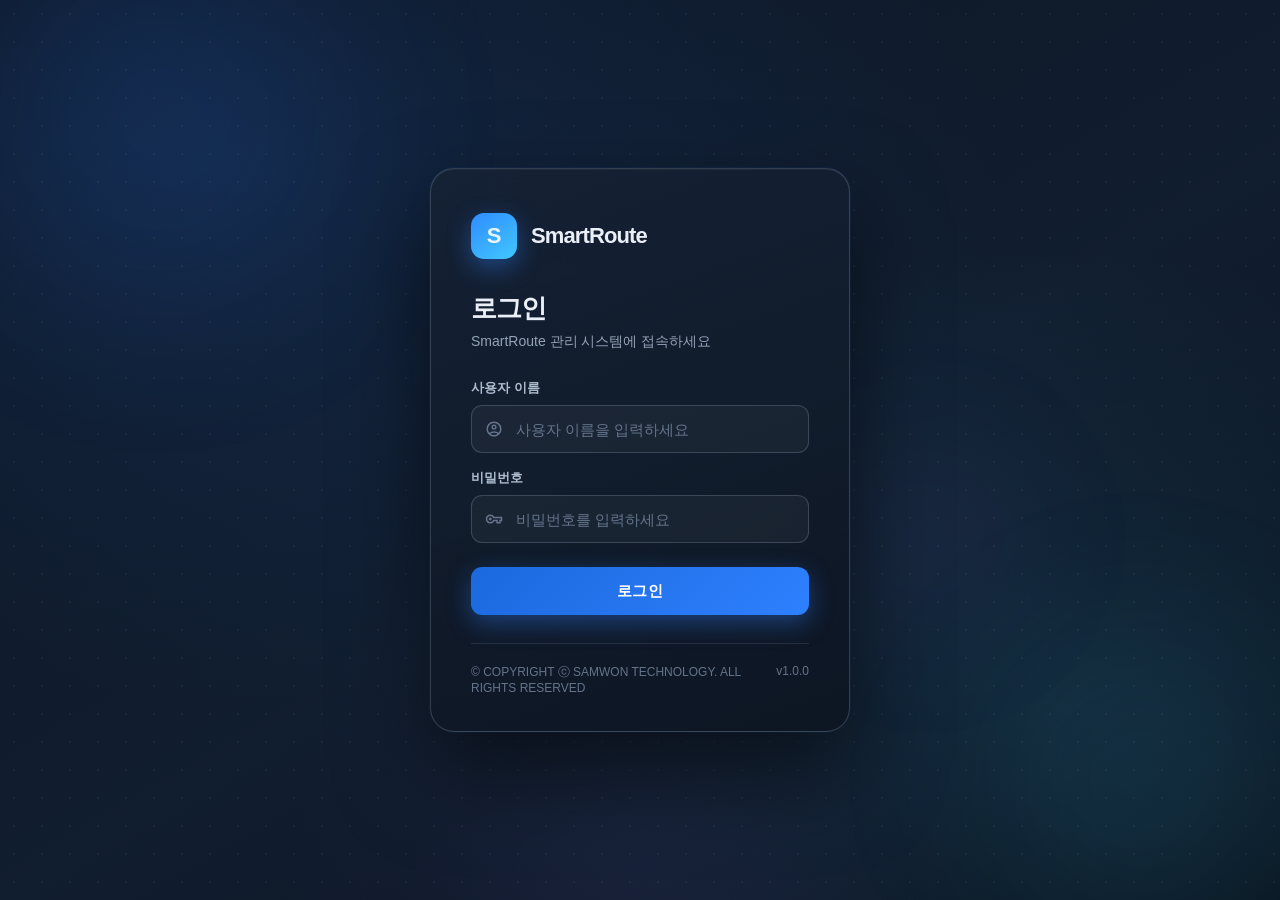
==== index.html @ eff8d284 "first commit" ====
<!doctype html>
<html lang="ko">
<head>
  <meta charset="utf-8" />
  <meta name="viewport" content="width=device-width, initial-scale=1" />
  <title>SmartRoute</title>
  <link rel="stylesheet" href="./style.css" />
</head>
<body>
  <div class="app-shell">
    <aside class="sidebar">
      <div class="brand">
        <div class="brand-mark">S</div>
        <div class="brand-text">SmartRoute</div>
      </div>

      <nav class="nav-menu" id="navMenu">
        <a class="nav-item active" href="#dashboard" data-page="dashboard">
          <i class="nav-icon nav-icon--dashboard"></i><span>대시보드</span>
        </a>
        <a class="nav-item" href="#devices" data-page="devices">
          <i class="nav-icon nav-icon--devices"></i><span>장비 관리</span>
        </a>
        <a class="nav-item" href="#registers" data-page="registers">
          <i class="nav-icon nav-icon--registers"></i><span>레지스터 관리</span>
        </a>
        <a class="nav-item" href="#realtime" data-page="realtime">
          <i class="nav-icon nav-icon--realtime"></i><span>실시간 모니터링</span>
        </a>
        <a class="nav-item" href="#users" data-page="users">
          <i class="nav-icon nav-icon--users"></i><span>사용자 관리</span>
        </a>
        <a class="nav-item" href="#logs" data-page="logs">
          <i class="nav-icon nav-icon--logs"></i><span>로그</span>
        </a>
        <a class="nav-item" href="#trends" data-page="trends">
          <i class="nav-icon nav-icon--trends"></i><span>트렌드</span>
        </a>
        <a class="nav-item" href="#hmi" data-page="hmi">
          <i class="nav-icon nav-icon--hmi"></i><span>HMI 빌더</span>
        </a>
        <a class="nav-item" href="#settings" data-page="settings">
          <i class="nav-icon nav-icon--settings"></i><span>시스템 설정</span>
        </a>
      </nav>

      <div class="sidebar-footer">
        <span>© 2026 Samwontechnology Inc.</span>
        <span>v1.0.0</span>
      </div>
    </aside>

    <section class="workspace">
      <header class="topbar">
        <button class="menu-button" id="menuButton" type="button" aria-label="menu">☰</button>
        <div class="topbar-spacer"></div>

        <div class="topbar-info">
          <span class="time" id="topbarTime">◷ --:--:--</span>
          <span class="divider"></span>

          <div class="user-menu" id="userMenu">
            <button class="user-btn" id="userBtn" type="button">
              <i class="mini-icon mini-icon--user"></i>
              <span id="userLabel">-</span>
              <span class="user-caret">▾</span>
            </button>
            <div class="user-dropdown" id="userDropdown" hidden>
              <button class="dropdown-item logout-item" id="logoutBtn" type="button">⎋ 로그아웃</button>
            </div>
          </div>

          <span class="divider"></span>
          <button class="status-pill polling-pill" id="pollingPill" type="button" title="클릭하여 폴링 정지/시작">
            <span class="dot" id="pollingDot"></span>
            <span id="pollingPillText">CHECKING…</span>
          </button>
          <span class="divider"></span>
          <div class="status-pill"><span class="dot green"></span>정상 <b id="topbarOkCount">—</b></div>
          <div class="status-pill"><span class="dot red"></span>오류 <b id="topbarErrCount">—</b></div>
        </div>
      </header>

      <main id="pageRoot" class="page-root"></main>

      <!-- Full-screen busy overlay (polling start/stop) -->
      <div id="busyOverlay" class="busy-overlay" hidden>
        <div class="busy-overlay-box">
          <div class="busy-spinner"></div>
          <p>처리 중...</p>
        </div>
      </div>

      <!-- Global loading / error overlay -->
      <div id="pageOverlay" class="page-overlay" hidden>
        <div id="pageOverlayLoading" class="overlay-loading">
          <div class="overlay-spinner"></div>
          <p>불러오는 중...</p>
        </div>
        <div id="pageOverlayError" class="overlay-error" hidden>
          <span class="overlay-error-icon">⚠</span>
          <h3>연결 실패</h3>
          <p id="pageOverlayMsg">서버에 연결할 수 없습니다.</p>
          <button class="btn ghost" id="pageOverlayRetry" style="margin-top:4px">다시 시도</button>
        </div>
      </div>
    </section>
  </div>

  <script src="./config.js"></script>
  <script src="./main.js"></script>
</body>
</html>
---- style.css ----
:root {
  --bg: #111927;
  --bg-2: #162131;
  --sidebar: #0f1825;
  --topbar: rgba(18, 27, 40, 0.94);
  --panel: #172333;
  --panel-2: #1b293a;
  --panel-soft: #203146;
  --border: rgba(157, 174, 197, 0.18);
  --border-strong: rgba(157, 174, 197, 0.26);
  --text: #e9eef7;
  --muted: #94a3b8;
  --muted-2: #64748b;
  --blue: #2f80ff;
  --blue-2: #48a2ff;
  --green: #4cd96b;
  --red: #ff5d62;
  --amber: #ffad32;
  --violet: #9b6cff;
  --shadow: 0 20px 52px rgba(0, 0, 0, 0.28);
  --radius: 14px;
  --sidebar-w: 260px;
  --topbar-h: 76px;
  color-scheme: dark;
}

* {
  box-sizing: border-box;
}

html,
body {
  height: 100%;
}

body {
  margin: 0;
  font-family: Inter, Pretendard, "Noto Sans KR", "Segoe UI", Arial, sans-serif;
  color: var(--text);
  background:
    radial-gradient(circle at 18% 10%, rgba(47, 128, 255, 0.10), transparent 32%),
    radial-gradient(circle at 75% 15%, rgba(64, 211, 255, 0.07), transparent 36%),
    linear-gradient(140deg, #111927 0%, #141f2f 46%, #101722 100%);
  background-attachment: fixed;
}

a {
  color: inherit;
  text-decoration: none;
}

button {
  font-family: inherit;
}

/* ── Cursor — 클릭/조작 가능한 요소는 항상 pointer 표시 (시스템 전역 공통) ──── */

button,
.btn,
select,
.select,
input[type="checkbox"],
input[type="radio"],
a,
label[for],
.clickable {
  cursor: pointer;
}

button:disabled,
.btn:disabled,
select:disabled,
input:disabled {
  cursor: not-allowed;
}

.app-shell {
  display: flex;
  min-height: 100vh;
}

.sidebar {
  position: fixed;
  inset: 0 auto 0 0;
  width: var(--sidebar-w);
  background: linear-gradient(180deg, #0e1822 0%, #09111c 100%);
  border-right: 1px solid var(--border);
  padding: 24px 16px;
  display: flex;
  flex-direction: column;
  z-index: 20;
  overflow: hidden;
  transition: width 0.22s ease;
}

.brand {
  display: flex;
  align-items: center;
  gap: 12px;
  height: 40px;
  margin-bottom: 32px;
}

.brand-mark {
  width: 38px;
  height: 38px;
  border-radius: 12px;
  display: grid;
  place-items: center;
  font-weight: 900;
  color: #eaf4ff;
  background: linear-gradient(145deg, #2e8cff, #42c7ff);
  box-shadow: 0 10px 28px rgba(47, 128, 255, 0.45);
}

.brand-text {
  font-size: 25px;
  font-weight: 800;
  letter-spacing: -0.04em;
}

.nav-menu {
  display: flex;
  flex-direction: column;
  gap: 8px;
}

.nav-item {
  display: flex;
  align-items: center;
  gap: 14px;
  height: 50px;
  padding: 0 14px;
  border-radius: 10px;
  color: #c7d3e5;
  font-size: 16px;
  font-weight: 700;
  transition: background 0.18s ease, color 0.18s ease, transform 0.18s ease;
}

.nav-item:hover {
  background: rgba(255, 255, 255, 0.055);
  color: #fff;
}

.nav-item.active {
  color: white;
  background: linear-gradient(135deg, #1a6ef5, #3588ff);
  box-shadow: 0 10px 28px rgba(47, 128, 255, 0.38);
}

.nav-icon {
  width: 18px;
  height: 18px;
  text-align: center;
  font-size: 19px;
  opacity: 0.45;
}

.nav-icon--dashboard {
  background: currentColor;
  -webkit-mask: url(assets/icons/dash_nav.svg) center / contain no-repeat;
  mask: url(assets/icons/dash_nav.svg) center / contain no-repeat;
}

.nav-icon--devices {
  background: currentColor;
  -webkit-mask: url(assets/icons/device_nav.svg) center / contain no-repeat;
  mask: url(assets/icons/device_nav.svg) center / contain no-repeat;
}


.nav-icon--registers {
  background: currentColor;
  -webkit-mask: url(assets/icons/register_nav.svg) center / contain no-repeat;
  mask: url(assets/icons/register_nav.svg) center / contain no-repeat;
}


.nav-icon--realtime {
  background: currentColor;
  -webkit-mask: url(assets/icons/realtime_nav.svg) center / contain no-repeat;
  mask: url(assets/icons/realtime_nav.svg) center / contain no-repeat;
}

.nav-icon--users {
  background: currentColor;
  -webkit-mask: url(assets/icons/user_nav.svg) center / contain no-repeat;
  mask: url(assets/icons/user_nav.svg) center / contain no-repeat;
}

.nav-icon--logs {
  background: currentColor;
  -webkit-mask: url(assets/icons/log_nav.svg) center / contain no-repeat;
  mask: url(assets/icons/log_nav.svg) center / contain no-repeat;
}

.nav-icon--trends {
  background: currentColor;
  -webkit-mask: url(assets/icons/trend_nav.svg) center / contain no-repeat;
  mask: url(assets/icons/trend_nav.svg) center / contain no-repeat;
}

.nav-icon--hmi {
  background: currentColor;
  -webkit-mask: url(assets/icons/hmi_nav.svg) center / contain no-repeat;
  mask: url(assets/icons/hmi_nav.svg) center / contain no-repeat;
}

.nav-icon--settings {
  background: currentColor;
  -webkit-mask: url(assets/icons/setup_nav.svg) center / contain no-repeat;
  mask: url(assets/icons/setup_nav.svg) center / contain no-repeat;
}

.nav-icon--realtime {
  background: currentColor;
  -webkit-mask: url(assets/icons/realtime_nav.svg) center / contain no-repeat;
  mask: url(assets/icons/realtime_nav.svg) center / contain no-repeat;
}

.nav-icon--realtime {
  background: currentColor;
  -webkit-mask: url(assets/icons/realtime_nav.svg) center / contain no-repeat;
  mask: url(assets/icons/realtime_nav.svg) center / contain no-repeat;
}

.nav-icon--realtime {
  background: currentColor;
  -webkit-mask: url(assets/icons/realtime_nav.svg) center / contain no-repeat;
  mask: url(assets/icons/realtime_nav.svg) center / contain no-repeat;
}

.sidebar-footer {
  margin-top: auto;
  display: flex;
  flex-direction: column;
  gap: 8px;
  color: #8998ac;
  font-size: 13px;
  padding: 0 8px;
}

.workspace {
  position: relative;
  width: 100%;
  margin-left: var(--sidebar-w);
  min-height: 100vh;
  transition: margin-left 0.22s ease;
}

.topbar {
  position: sticky;
  top: 0;
  height: var(--topbar-h);
  display: flex;
  align-items: center;
  padding: 0 28px;
  border-bottom: 1px solid var(--border);
  background: var(--topbar);
  backdrop-filter: blur(16px);
  z-index: 15;
  overflow: hidden;
}

.topbar::after {
  content: '';
  position: absolute;
  bottom: 0;
  left: -40%;
  width: 40%;
  height: 2px;
  background: linear-gradient(90deg, transparent, #4cd96b, transparent);
  opacity: 0;
  pointer-events: none;
}

body.polling-live .topbar::after {
  opacity: 1;
  animation: topbar-scan 2.2s linear infinite;
}

@keyframes topbar-scan {
  from { left: -40%; }
  to   { left: 100%; }
}

.menu-button {
  width: 40px;
  height: 40px;
  border: 0;
  background: transparent;
  color: #dbe6f5;
  font-size: 24px;
  cursor: pointer;
  transition: color 0.15s;
}

.menu-button:hover {
  color: #ffffff;
}

.topbar-spacer {
  flex: 1;
}

.topbar-info {
  display: flex;
  align-items: center;
  gap: 16px;
  color: #dce6f5;
  white-space: nowrap;
  font-size: 15px;
}

.divider {
  width: 1px;
  height: 22px;
  background: var(--border-strong);
}

.status-pill {
  display: inline-flex;
  align-items: center;
  gap: 8px;
  height: 34px;
  padding: 0 12px;
  border: 1px solid var(--border);
  background: rgba(255, 255, 255, 0.038);
  border-radius: 999px;
  color: inherit;
  font-size: inherit;
}

.polling-pill {
  transition: background 0.15s, border-color 0.15s;
}

.polling-pill:hover {
  background: rgba(255, 255, 255, 0.07);
  border-color: var(--border-strong);
}

.dot {
  display: inline-block;
  border-radius: 50%;
  width: 10px;
  height: 10px;
}

.green,
.ok {
  background: var(--green);
}

.red {
  background: var(--red);
}

.triangle {
  width: 0;
  height: 0;
  display: inline-block;
  border-left: 6px solid transparent;
  border-right: 6px solid transparent;
  border-bottom: 11px solid var(--amber);
}

.page-root {
  padding: 24px 32px 36px;
}

.page-title-row {
  display: flex;
  justify-content: space-between;
  align-items: flex-end;
  margin-bottom: 18px;
}

.page-title-row h1 {
  margin: 0;
  font-size: 29px;
  line-height: 1.2;
  letter-spacing: -0.04em;
}

.page-title-row p {
  margin: 8px 0 0;
  color: #8fa5bc;
  font-size: 14px;
}

.panel {
  border: 1px solid var(--border);
  background: linear-gradient(180deg, rgba(33, 48, 68, 0.95), rgba(20, 31, 45, 0.97));
  border-radius: var(--radius);
  box-shadow: inset 0 1px 0 rgba(255, 255, 255, 0.06), var(--shadow);
  padding: 14px;
}

.panel-header {
  height: 36px;
  display: flex;
  align-items: center;
  justify-content: space-between;
  padding: 0 2px 8px;
}

.panel-header h2 {
  display: flex;
  align-items: center;
  gap: 9px;
  margin: 0;
  font-size: 18px;
  letter-spacing: -0.02em;
}

.panel-header a {
  color: #4da0ff;
  font-size: 13px;
  font-weight: 800;
}

.header-icon {
  color: var(--blue-2);
  font-size: 20px;
}

.table-wrap {
  overflow: hidden;
  border: 1px solid var(--border);
  border-radius: 10px;
}

table {
  width: 100%;
  border-collapse: collapse;
  font-size: 14px;
  color: #dce5f1;
}

thead {
  background: rgba(255, 255, 255, 0.055);
}

th,
td {
  height: 42px;
  padding: 0 16px;
  text-align: left;
  border-bottom: 1px solid var(--border);
}

tbody tr:last-child td {
  border-bottom: 0;
}

tbody tr:hover {
  background: rgba(47, 128, 255, 0.055);
  cursor: pointer;
}

.badge {
  display: inline-flex;
  align-items: center;
  justify-content: center;
  min-width: 46px;
  height: 24px;
  padding: 0 10px;
  border-radius: 999px;
  font-size: 12px;
  font-weight: 800;
  letter-spacing: 0.01em;
}

.badge.ok {
  color: #68f184;
  background: rgba(76, 217, 107, 0.16);
}

.badge.warn {
  color: #ffc15c;
  background: rgba(255, 173, 50, 0.17);
}

.badge.error {
  color: #ff7d82;
  background: rgba(255, 93, 98, 0.18);
}

.btn {
  width: 120px;
  height: 38px;
  border-radius: 8px;
  font-size: 14px;
  font-weight: 800;
  border: 1px solid var(--border);
  color: #dce7f6;
  background: rgba(255, 255, 255, 0.04);
}

.btn.primary {
  color: white;
  border-color: rgba(47, 128, 255, 0.5);
  background: linear-gradient(135deg, #1a6ef5, #3588ff);
  box-shadow: 0 6px 20px rgba(47, 128, 255, 0.24);
}

.btn.danger {
  color: #ff767b;
  border-color: rgba(255, 93, 98, 0.45);
  background: rgba(255, 93, 98, 0.06);
}

.btn.ghost {
  color: #5ba7ff;
  border-color: rgba(47, 128, 255, 0.38);
  background: rgba(47, 128, 255, 0.04);
}

.btn.warn {
  color: #ffc15c;
  border-color: rgba(255, 173, 50, 0.4);
  background: rgba(255, 173, 50, 0.08);
}

.btn:disabled {
  opacity: 0.6;
}

.blank-page {
  min-height: calc(100vh - var(--topbar-h) - 60px);
}

/* ── Global page overlay (loading / error) ───────────────────────────────── */
.page-overlay:not([hidden]) {
  position: absolute;
  top: var(--topbar-h);
  left: 0;
  right: 0;
  bottom: 0;
  display: flex;
  align-items: center;
  justify-content: center;
  background: var(--bg);
  z-index: 50;
}

.overlay-loading,
.overlay-error:not([hidden]) {
  display: flex;
  flex-direction: column;
  align-items: center;
  gap: 16px;
}

.overlay-spinner {
  width: 44px;
  height: 44px;
  border: 3px solid rgba(47, 128, 255, 0.18);
  border-top-color: var(--blue);
  border-radius: 50%;
  animation: overlaySpinAnim 0.75s linear infinite;
}

@keyframes overlaySpinAnim {
  to { transform: rotate(360deg); }
}

.overlay-loading p {
  margin: 0;
  color: var(--muted);
  font-size: 14px;
}

.overlay-error-icon {
  font-size: 44px;
  color: var(--amber);
  line-height: 1;
}

.overlay-error h3 {
  margin: 4px 0 0;
  color: var(--text);
  font-size: 18px;
  font-weight: 800;
}

.overlay-error p {
  margin: 0;
  color: var(--muted);
  font-size: 13px;
}

.blank-panel {
  min-height: 520px;
  display: grid;
  place-items: center;
  text-align: center;
  padding: 48px;
}

.blank-panel h2 {
  margin: 0;
  font-size: 28px;
}

.blank-panel p {
  max-width: 560px;
  margin: 10px auto 0;
  color: #aebbd0;
}

.blank-icon {
  width: 86px;
  height: 86px;
  margin: 0 auto 20px;
  display: grid;
  place-items: center;
  border-radius: 24px;
  font-size: 42px;
  color: var(--blue-2);
  background: rgba(47, 128, 255, 0.12);
  border: 1px solid rgba(47, 128, 255, 0.28);
}

.muted {
  color: var(--muted-2) !important;
}

.green-text  { color: var(--green);  }
.red-text    { color: var(--red);    }
.amber-text  { color: var(--amber);  }

/* ── Sidebar collapsed (menu-button toggle) ─────────────────────────────── */

body.sidebar-collapsed {
  --sidebar-w: 70px;
}

body.sidebar-collapsed .brand-text,
body.sidebar-collapsed .nav-item span:last-child,
body.sidebar-collapsed .sidebar-footer {
  display: none;
}

body.sidebar-collapsed .brand {
  justify-content: center;
}

body.sidebar-collapsed .nav-item {
  justify-content: center;
}

@media (max-width: 980px) {
  :root {
    --sidebar-w: 86px;
  }

  .brand-text,
  .nav-item span:last-child,
  .sidebar-footer {
    display: none;
  }

  .brand {
    justify-content: center;
  }

  .nav-item {
    justify-content: center;
  }

  .topbar-info {
    gap: 8px;
    font-size: 13px;
  }

  .status-pill {
    display: none;
  }
}

@media (max-width: 720px) {
  .page-root {
    padding: 18px;
  }

  .topbar {
    padding: 0 18px;
  }
}

/* ── User Menu ──────────────────────────────────────────────────────────────── */

.user-menu {
  position: relative;
}

.user-btn {
  display: inline-flex;
  align-items: center;
  gap: 7px;
  height: 34px;
  padding: 0 12px;
  border: 1px solid var(--border);
  border-radius: 999px;
  background: rgba(255, 255, 255, 0.038);
  color: #dce6f5;
  font-size: 15px;
  font-weight: 700;
  cursor: pointer;
  transition: background 0.15s;
}

.user-btn:hover {
  background: rgba(255, 255, 255, 0.07);
}

.mini-icon {
  width: 18px;
  height: 18px;
  text-align: center;
  font-size: 19px;
  opacity: 0.45;
}

.mini-icon--user {
  background: currentColor;
  -webkit-mask: url(assets/icons/account.svg) center / contain no-repeat;
  mask: url(assets/icons/account.svg) center / contain no-repeat;
}

.user-caret {
  font-size: 11px;
  opacity: 0.6;
}

.user-dropdown {
  position: absolute;
  top: calc(100% + 8px);
  right: 0;
  min-width: 148px;
  background: #1a2a3e;
  border: 1px solid var(--border-strong);
  border-radius: 10px;
  box-shadow: 0 16px 36px rgba(0, 0, 0, 0.35);
  padding: 6px;
  z-index: 100;
}

.dropdown-item {
  display: flex;
  align-items: center;
  width: 100%;
  height: 36px;
  padding: 0 12px;
  border: 0;
  border-radius: 7px;
  background: transparent;
  color: #dce5f1;
  font-size: 14px;
  font-weight: 700;
  cursor: pointer;
  text-align: left;
  transition: background 0.13s;
}

.dropdown-item:hover {
  background: rgba(255, 255, 255, 0.06);
}

.logout-item {
  color: var(--red);
}

.logout-item:hover {
  background: rgba(255, 93, 98, 0.09);
}

/* ── Modal (페이지 공용) ────────────────────────────────────────────────────────── */

.modal-backdrop {
  position: fixed;
  inset: 0;
  background: rgba(8, 14, 22, 0.78);
  backdrop-filter: blur(4px);
  display: grid;
  place-items: center;
  z-index: 300;
  padding: 24px;
}

.modal-backdrop[hidden] {
  display: none;
}

.modal-card {
  width: 100%;
  max-width: 480px;
  max-height: calc(100vh - 48px);
  overflow-y: auto;
  background: linear-gradient(180deg, rgba(33, 48, 68, 0.97), rgba(20, 31, 45, 0.98));
  border: 1px solid var(--border-strong);
  border-radius: var(--radius);
  box-shadow: inset 0 1px 0 rgba(255, 255, 255, 0.06), 0 32px 72px rgba(0, 0, 0, 0.55);
  padding: 24px;
}

.modal-head {
  display: flex;
  align-items: center;
  justify-content: space-between;
  margin-bottom: 18px;
}

.modal-head h2 {
  margin: 0;
  font-size: 20px;
  letter-spacing: -0.02em;
}

.modal-close {
  width: 32px;
  height: 32px;
  border: 0;
  border-radius: 8px;
  background: rgba(255, 255, 255, 0.05);
  color: #aebbd0;
  font-size: 18px;
  line-height: 1;
  cursor: pointer;
}

.modal-close:hover {
  background: rgba(255, 255, 255, 0.1);
  color: #fff;
}

.modal-actions {
  display: flex;
  justify-content: flex-end;
  gap: 10px;
  margin-top: 22px;
}

/* ── Form (페이지 공용) ─────────────────────────────────────────────────────────── */

.form-grid {
  display: grid;
  grid-template-columns: 1fr 1fr;
  gap: 14px 16px;
}

.form-field {
  display: flex;
  flex-direction: column;
  gap: 7px;
}

.form-field.full {
  grid-column: 1 / -1;
}

.form-field label {
  font-size: 13px;
  font-weight: 700;
  color: #aebdd0;
}

.form-field input,
.form-field select {
  height: 40px;
  padding: 0 12px;
  border: 1px solid var(--border-strong);
  border-radius: 9px;
  background: rgba(255, 255, 255, 0.04);
  color: var(--text);
  font-size: 14px;
  font-family: inherit;
  outline: none;
  transition: border-color 0.15s, box-shadow 0.15s;
}

.form-field input:focus,
.form-field select:focus {
  border-color: rgba(47, 128, 255, 0.6);
  box-shadow: 0 0 0 3px rgba(47, 128, 255, 0.15);
}

.form-field input::placeholder {
  color: var(--muted-2);
}

/* 네이티브 select 드롭다운 목록 색상 (다크 테마) */
select option {
  background-color: var(--panel-2);
  color: var(--text);
}

.form-error {
  grid-column: 1 / -1;
  margin: 0;
  padding: 10px 14px;
  border-radius: 8px;
  background: rgba(255, 93, 98, 0.12);
  border: 1px solid rgba(255, 93, 98, 0.3);
  color: #ff8c91;
  font-size: 13px;
  font-weight: 600;
}

/* ── Banner (페이지 공용) ───────────────────────────────────────────────────────── */

.banner {
  display: flex;
  align-items: center;
  gap: 12px;
  flex-wrap: wrap;
  padding: 12px 16px;
  border-radius: 10px;
  margin-bottom: 16px;
  font-size: 14px;
}

.banner.warn {
  background: rgba(255, 173, 50, 0.1);
  border: 1px solid rgba(255, 173, 50, 0.3);
  color: #ffc15c;
}

.banner-text {
  flex: 1;
  min-width: 200px;
}

.title-actions {
  display: flex;
  gap: 10px;
}

/* ── 목록 페이지 공용 (장비 관리 / 레지스터 관리 등에서 공통 사용) ──────────── */

.page-actions {
  display: flex;
  gap: 10px;
}

.toolbar-panel {
  margin-bottom: 16px;
}

.table-summary {
  color: #9fb0c5;
  font-size: 14px;
  font-weight: 700;
}

.selected-row {
  background: rgba(47, 128, 255, 0.08);
}

.form-chip {
  display: inline-flex;
  align-items: center;
  height: 28px;
  padding: 0 10px;
  border-radius: 999px;
  border: 1px solid rgba(47, 128, 255, 0.30);
  background: rgba(47, 128, 255, 0.10);
  color: #7bb8ff;
  font-size: 12px;
  font-weight: 800;
}

.meta-row {
  display: flex;
  justify-content: space-between;
  align-items: center;
  min-height: 34px;
  border-bottom: 1px solid var(--border);
}

.meta-row:last-child {
  border-bottom: 0;
}

.meta-row span {
  color: #9db0c8;
  font-size: 14px;
}

.meta-row b {
  color: #dce6f3;
  font-size: 14px;
}

.muted-text {
  color: #97a7bc;
}

input[type="checkbox"] {
  width: 15px;
  height: 15px;
  accent-color: #2f80ff;
}

/* ── 공용 입력 컨트롤 (input / select) ──────────────────────────────────────── */

.input,
.select {
  width: 100%;
  height: 42px;
  border-radius: 10px;
  border: 1px solid var(--border);
  background: rgba(255, 255, 255, 0.04);
  color: var(--text);
  padding: 0 14px;
  font-size: 14px;
  outline: none;
}

.input::placeholder {
  color: #7f90a7;
}

.select {
  appearance: none;
  padding-right: 34px;
  background-image: url("data:image/svg+xml,%3Csvg xmlns='http://www.w3.org/2000/svg' viewBox='0 0 24 24' fill='none' stroke='%237f90a7' stroke-width='2' stroke-linecap='round' stroke-linejoin='round'%3E%3Cpolyline points='6 9 12 15 18 9'/%3E%3C/svg%3E");
  background-repeat: no-repeat;
  background-position: right 12px center;
  background-size: 14px 14px;
}

/* ── 검색 / 필터 툴바 (장비 관리 / 레지스터 관리 등 목록 상단 공통) ─────────── */

.search-group .input {
  padding-right: 38px;
  background-image: url("data:image/svg+xml,%3Csvg xmlns='http://www.w3.org/2000/svg' viewBox='0 0 24 24' fill='none' stroke='%237f90a7' stroke-width='2' stroke-linecap='round' stroke-linejoin='round'%3E%3Ccircle cx='11' cy='11' r='7'/%3E%3Cline x1='21' y1='21' x2='16.65' y2='16.65'/%3E%3C/svg%3E");
  background-repeat: no-repeat;
  background-position: right 12px center;
  background-size: 16px 16px;
}

.filter-group {
  display: flex;
  gap: 10px;
  flex-wrap: wrap;
}

.filter-group .select {
  width: auto;
  flex: 0 0 auto;
  min-width: 160px;
}

/* ── 토글 스위치 (전역 공통) ────────────────────────────────────── */

.switch { position: relative; width: 48px; height: 27px; display: inline-block; }
.switch input { display: none; }

.switch span {
  position: absolute;
  inset: 0;
  border-radius: 999px;
  background: rgba(148, 163, 184, 0.28);
  border: 1px solid var(--border);
  transition: 0.18s ease;
}

.switch span::after {
  content: "";
  position: absolute;
  width: 21px; height: 21px;
  top: 2px; left: 3px;
  border-radius: 50%;
  background: #dbe7f6;
  transition: 0.18s ease;
  box-shadow: 0 8px 18px rgba(0, 0, 0, 0.25);
}

.switch input:checked + span { background: linear-gradient(135deg, #1b69dd, #2f80ff); }
.switch input:checked + span::after { transform: translateX(20px); }

/* ------------------------------ */
/* Global Scrollbar */
/* ------------------------------ */

* {
  scrollbar-width: thin;
  scrollbar-color: rgba(148, 163, 184, 0.28) transparent;
}

::-webkit-scrollbar {
  width: 5px;
  height: 5px;
}

::-webkit-scrollbar-track {
  background: transparent;
}

::-webkit-scrollbar-thumb {
  background: rgba(148, 163, 184, 0.28);
  border-radius: 99px;
}

::-webkit-scrollbar-thumb:hover {
  background: rgba(148, 163, 184, 0.52);
}

::-webkit-scrollbar-corner {
  background: transparent;
}

/* ── 폴링 전환 busy overlay ─────────────────────────────────────────────────── */
.busy-overlay:not([hidden]) {
  position: fixed;
  inset: 0;
  display: flex;
  align-items: center;
  justify-content: center;
  background: rgba(8, 15, 26, 0.72);
  backdrop-filter: blur(2px);
  z-index: 1000;
}

.busy-overlay-box {
  display: flex;
  flex-direction: column;
  align-items: center;
  gap: 16px;
}

.busy-spinner {
  width: 44px;
  height: 44px;
  border: 3px solid rgba(47, 128, 255, 0.18);
  border-top-color: var(--blue);
  border-radius: 50%;
  animation: overlaySpinAnim 0.75s linear infinite;
}

.busy-overlay-box p {
  margin: 0;
  color: #c6d3e4;
  font-size: 15px;
  font-weight: 700;
  letter-spacing: 0.02em;
}
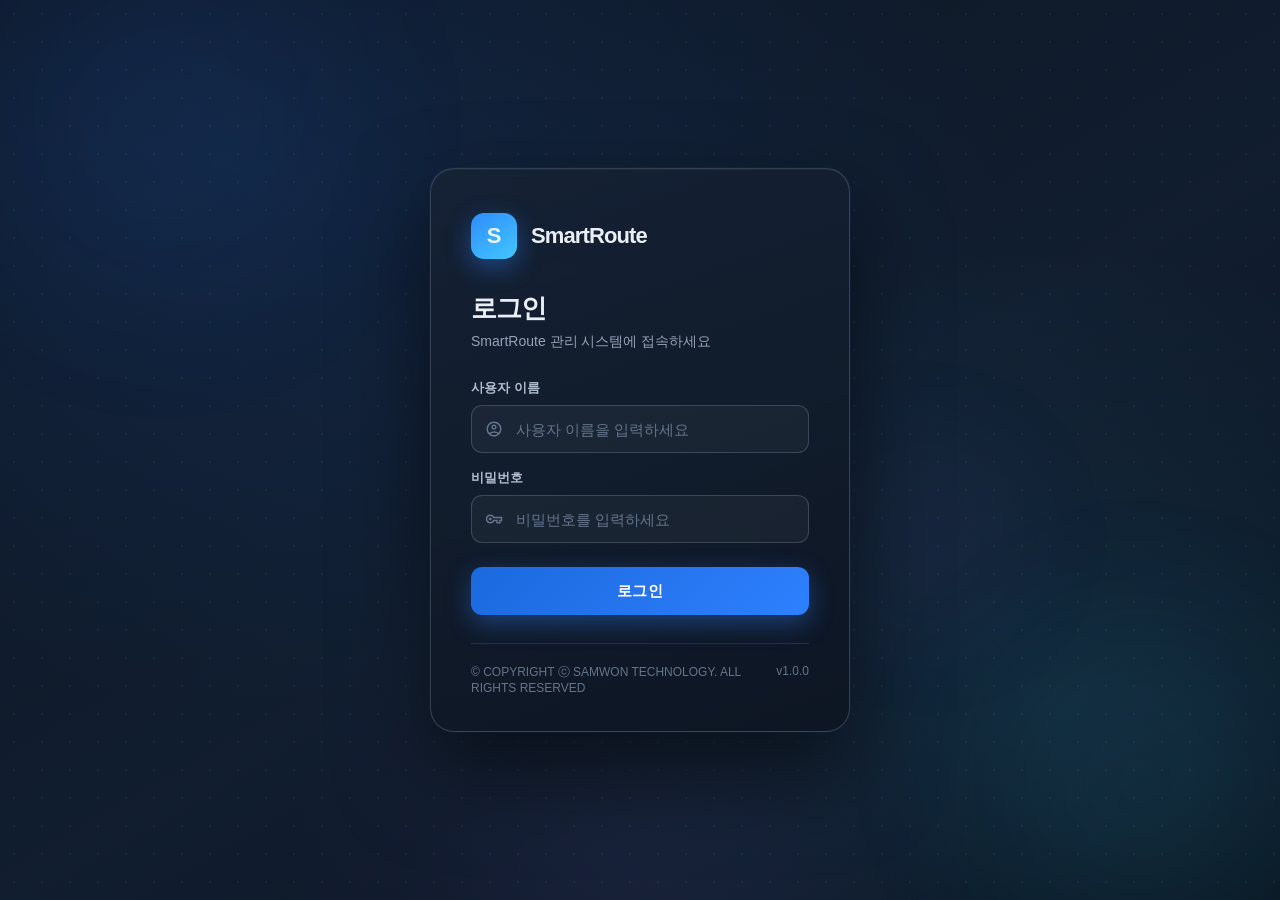
==== commit 24bb8666: "Multi language" ====
--- a/index.html
+++ b/index.html
@@ -16,31 +16,31 @@
 
       <nav class="nav-menu" id="navMenu">
         <a class="nav-item active" href="#dashboard" data-page="dashboard">
-          <i class="nav-icon nav-icon--dashboard"></i><span>대시보드</span>
+          <i class="nav-icon nav-icon--dashboard"></i><span data-i18n="nav.dashboard">대시보드</span>
         </a>
         <a class="nav-item" href="#devices" data-page="devices">
-          <i class="nav-icon nav-icon--devices"></i><span>장비 관리</span>
+          <i class="nav-icon nav-icon--devices"></i><span data-i18n="nav.devices">장비 관리</span>
         </a>
         <a class="nav-item" href="#registers" data-page="registers">
-          <i class="nav-icon nav-icon--registers"></i><span>레지스터 관리</span>
+          <i class="nav-icon nav-icon--registers"></i><span data-i18n="nav.registers">레지스터 관리</span>
         </a>
         <a class="nav-item" href="#realtime" data-page="realtime">
-          <i class="nav-icon nav-icon--realtime"></i><span>실시간 모니터링</span>
+          <i class="nav-icon nav-icon--realtime"></i><span data-i18n="nav.realtime">실시간 모니터링</span>
         </a>
         <a class="nav-item" href="#users" data-page="users">
-          <i class="nav-icon nav-icon--users"></i><span>사용자 관리</span>
+          <i class="nav-icon nav-icon--users"></i><span data-i18n="nav.users">사용자 관리</span>
         </a>
         <a class="nav-item" href="#logs" data-page="logs">
-          <i class="nav-icon nav-icon--logs"></i><span>로그</span>
+          <i class="nav-icon nav-icon--logs"></i><span data-i18n="nav.logs">로그</span>
         </a>
         <a class="nav-item" href="#trends" data-page="trends">
-          <i class="nav-icon nav-icon--trends"></i><span>트렌드</span>
+          <i class="nav-icon nav-icon--trends"></i><span data-i18n="nav.trends">트렌드 기록</span>
         </a>
         <a class="nav-item" href="#hmi" data-page="hmi">
-          <i class="nav-icon nav-icon--hmi"></i><span>HMI 빌더</span>
+          <i class="nav-icon nav-icon--hmi"></i><span data-i18n="nav.hmi">HMI 빌더</span>
         </a>
         <a class="nav-item" href="#settings" data-page="settings">
-          <i class="nav-icon nav-icon--settings"></i><span>시스템 설정</span>
+          <i class="nav-icon nav-icon--settings"></i><span data-i18n="nav.settings">시스템 설정</span>
         </a>
       </nav>
 
@@ -65,23 +65,33 @@
               <span id="userLabel">-</span>
               <span class="user-caret">▾</span>
             </button>
-            <div class="user-dropdown" id="userDropdown" hidden>
-              <button class="dropdown-item logout-item" id="logoutBtn" type="button">⎋ 로그아웃</button>
-            </div>
           </div>
 
           <span class="divider"></span>
-          <button class="status-pill polling-pill" id="pollingPill" type="button" title="클릭하여 폴링 정지/시작">
+          <button class="status-pill polling-pill" id="pollingPill" type="button" data-i18n-title="topbar.pollingTitle" title="클릭하여 폴링 정지/시작">
             <span class="dot" id="pollingDot"></span>
-            <span id="pollingPillText">CHECKING…</span>
+            <span id="pollingPillText" data-i18n="topbar.pollingChecking">CHECKING…</span>
           </button>
           <span class="divider"></span>
-          <div class="status-pill"><span class="dot green"></span>정상 <b id="topbarOkCount">—</b></div>
-          <div class="status-pill"><span class="dot red"></span>오류 <b id="topbarErrCount">—</b></div>
+          <div class="status-pill"><span class="dot green"></span><span data-i18n="topbar.ok">정상</span> <b id="topbarOkCount">—</b></div>
+          <div class="status-pill"><span class="dot red"></span><span data-i18n="topbar.error">오류</span> <b id="topbarErrCount">—</b></div>
+          <span class="divider"></span>
+          <select class="lang-select" id="langSelect" aria-label="Language">
+            <option value="ko">한국어</option>
+            <option value="en">English</option>
+            <option value="ja">日本語</option>
+            <option value="zh">中文</option>
+          </select>
         </div>
       </header>
 
       <main id="pageRoot" class="page-root"></main>
+
+      <!-- 사용자 메뉴 드롭다운 — .topbar의 overflow:hidden/stacking context를 완전히
+           벗어나도록 .user-menu가 아닌 .workspace 바로 아래(오버레이들과 같은 레벨)에 둔다. -->
+      <div class="user-dropdown" id="userDropdown" hidden>
+        <button class="dropdown-item logout-item" id="logoutBtn" type="button" data-i18n="common.logout">⎋ 로그아웃</button>
+      </div>
 
       <!-- Full-screen busy overlay (polling start/stop) -->
       <div id="busyOverlay" class="busy-overlay" hidden>
@@ -108,6 +118,8 @@
   </div>
 
   <script src="./config.js"></script>
+  <script src="./i18n.js"></script>
+  <script src="./js/tnd-format.js"></script>
   <script src="./main.js"></script>
 </body>
 </html>
--- a/style.css
+++ b/style.css
@@ -341,6 +341,22 @@
   border-color: var(--border-strong);
 }
 
+.lang-select {
+  height: 34px;
+  padding: 0 10px;
+  border: 1px solid var(--border);
+  background: rgba(255, 255, 255, 0.038);
+  border-radius: 999px;
+  color: inherit;
+  font-size: 13px;
+  cursor: pointer;
+}
+
+.lang-select:hover {
+  background: rgba(255, 255, 255, 0.07);
+  border-color: var(--border-strong);
+}
+
 .dot {
   display: inline-block;
   border-radius: 50%;
@@ -737,9 +753,11 @@
 }
 
 .user-dropdown {
-  position: absolute;
-  top: calc(100% + 8px);
-  right: 0;
+  /* .topbar가 스캔라인 애니메이션 때문에 overflow:hidden이라, 그 안에서
+     position:absolute로 두면 하단이 잘린다. position:fixed는 조상의
+     overflow:hidden에 클리핑되지 않으므로 이걸로 탈출한다 — top/right는
+     버튼 위치 기준으로 JS(main.js)가 열릴 때마다 계산해서 넣는다. */
+  position: fixed;
   min-width: 148px;
   background: #1a2a3e;
   border: 1px solid var(--border-strong);
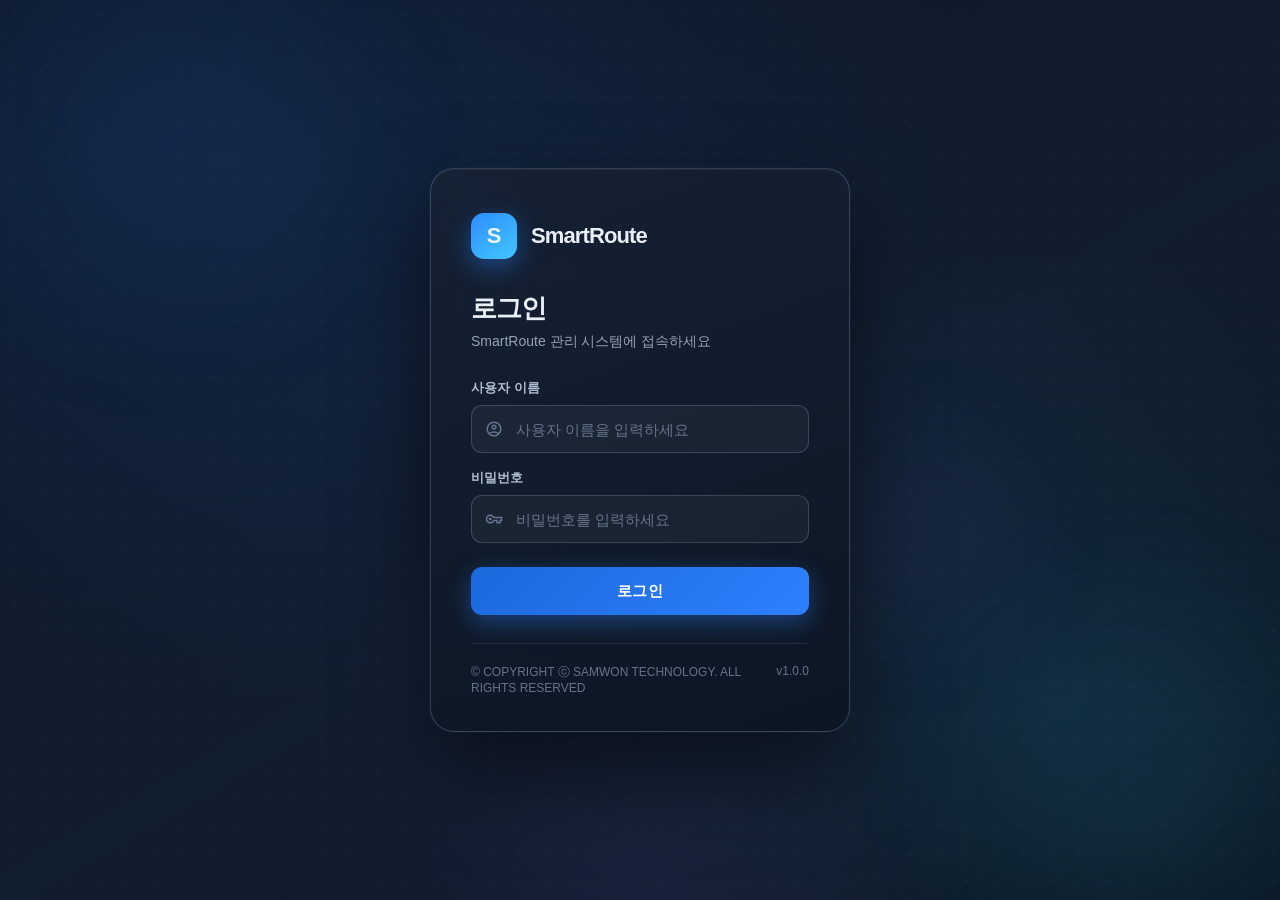
==== commit 42747275: "HMI builder, device-level language, auto poll mode UI - HMI: port WHMI runtime, wire to /api/hmi/* (" ====
--- a/index.html
+++ b/index.html
@@ -75,13 +75,6 @@
           <span class="divider"></span>
           <div class="status-pill"><span class="dot green"></span><span data-i18n="topbar.ok">정상</span> <b id="topbarOkCount">—</b></div>
           <div class="status-pill"><span class="dot red"></span><span data-i18n="topbar.error">오류</span> <b id="topbarErrCount">—</b></div>
-          <span class="divider"></span>
-          <select class="lang-select" id="langSelect" aria-label="Language">
-            <option value="ko">한국어</option>
-            <option value="en">English</option>
-            <option value="ja">日本語</option>
-            <option value="zh">中文</option>
-          </select>
         </div>
       </header>
 
@@ -105,13 +98,13 @@
       <div id="pageOverlay" class="page-overlay" hidden>
         <div id="pageOverlayLoading" class="overlay-loading">
           <div class="overlay-spinner"></div>
-          <p>불러오는 중...</p>
+          <p data-i18n="common.loading">불러오는 중...</p>
         </div>
         <div id="pageOverlayError" class="overlay-error" hidden>
           <span class="overlay-error-icon">⚠</span>
-          <h3>연결 실패</h3>
+          <h3 data-i18n="common.connectionFailed">연결 실패</h3>
           <p id="pageOverlayMsg">서버에 연결할 수 없습니다.</p>
-          <button class="btn ghost" id="pageOverlayRetry" style="margin-top:4px">다시 시도</button>
+          <button class="btn ghost" id="pageOverlayRetry" style="margin-top:4px" data-i18n="common.retry">다시 시도</button>
         </div>
       </div>
     </section>
--- a/style.css
+++ b/style.css
@@ -341,22 +341,6 @@
   border-color: var(--border-strong);
 }
 
-.lang-select {
-  height: 34px;
-  padding: 0 10px;
-  border: 1px solid var(--border);
-  background: rgba(255, 255, 255, 0.038);
-  border-radius: 999px;
-  color: inherit;
-  font-size: 13px;
-  cursor: pointer;
-}
-
-.lang-select:hover {
-  background: rgba(255, 255, 255, 0.07);
-  border-color: var(--border-strong);
-}
-
 .dot {
   display: inline-block;
   border-radius: 50%;
@@ -876,6 +860,12 @@
   gap: 7px;
 }
 
+/* display:flex가 있으면 [hidden] UA 기본값(display:none)과 명시도가 같아서
+   로드 순서에 따라 깨질 수 있다 — 명시적으로 덮어써서 항상 숨겨지게 한다. */
+.form-field[hidden] {
+  display: none;
+}
+
 .form-field.full {
   grid-column: 1 / -1;
 }
